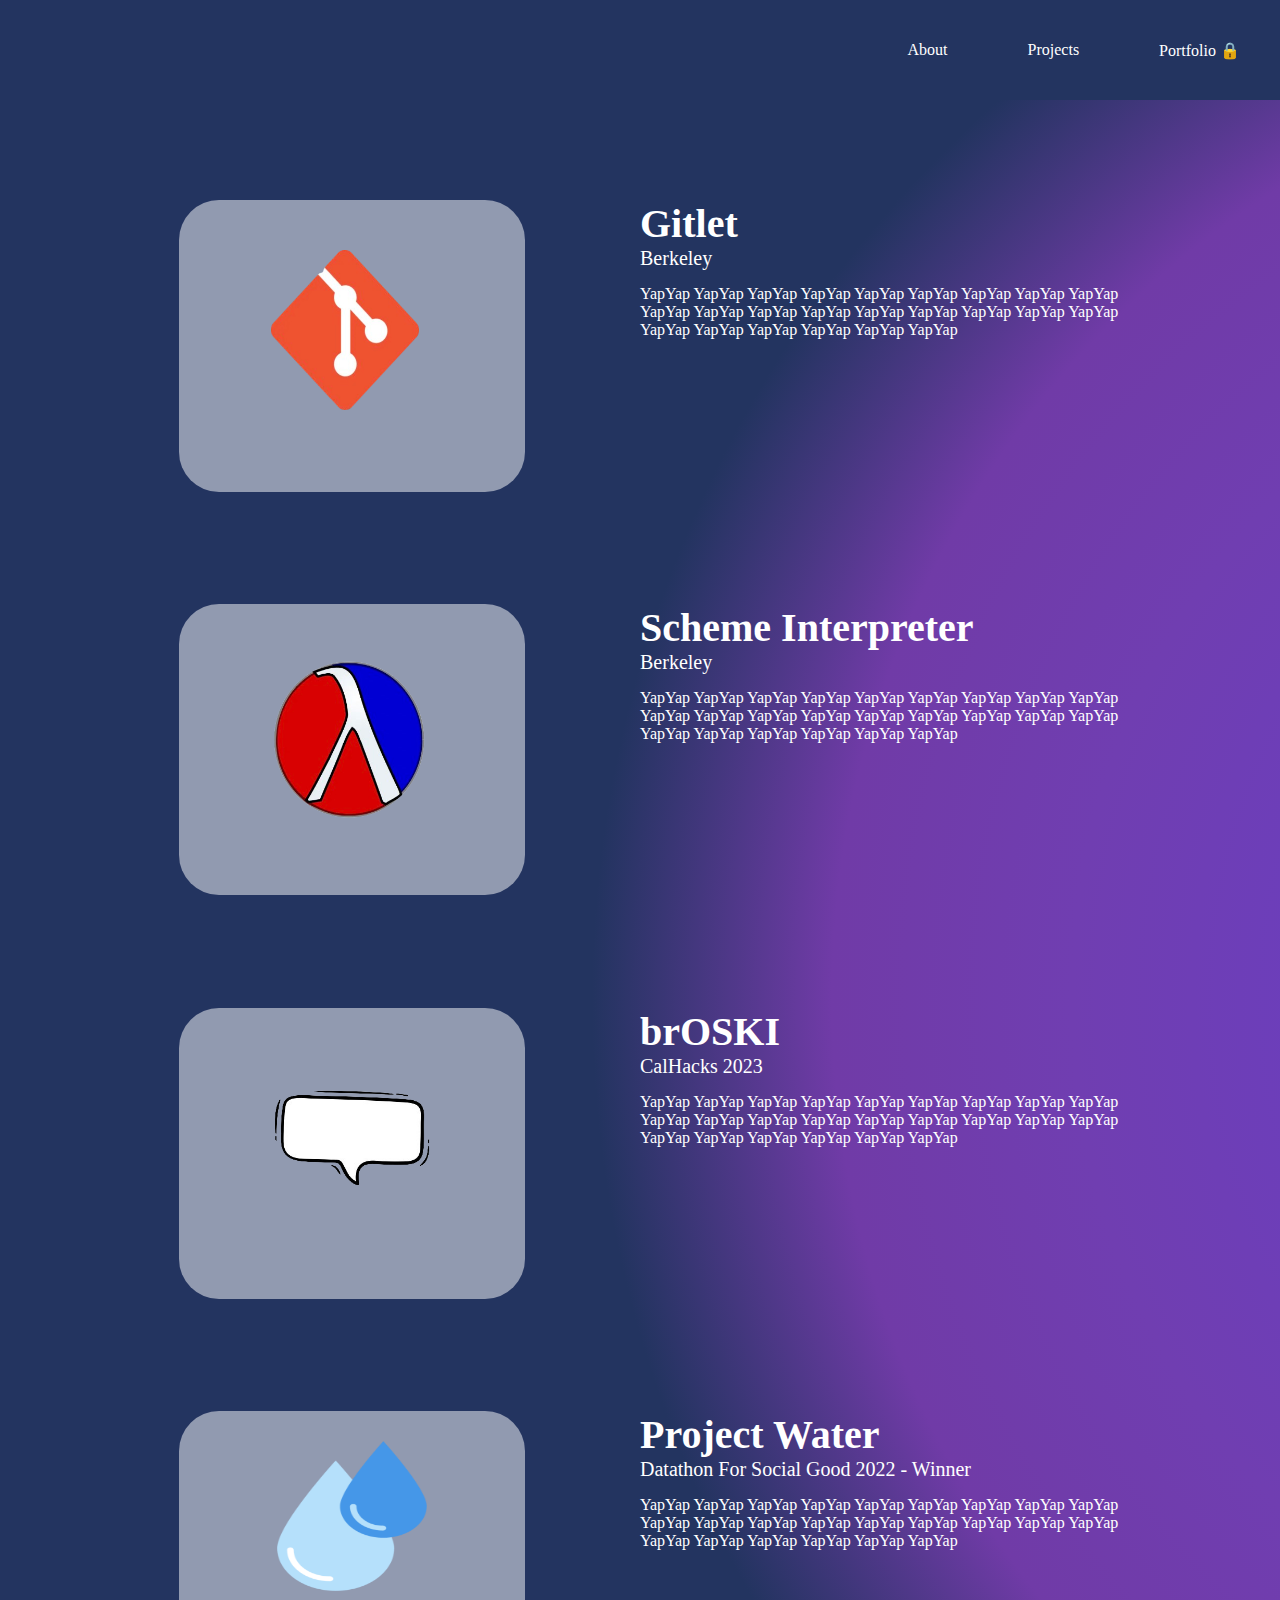
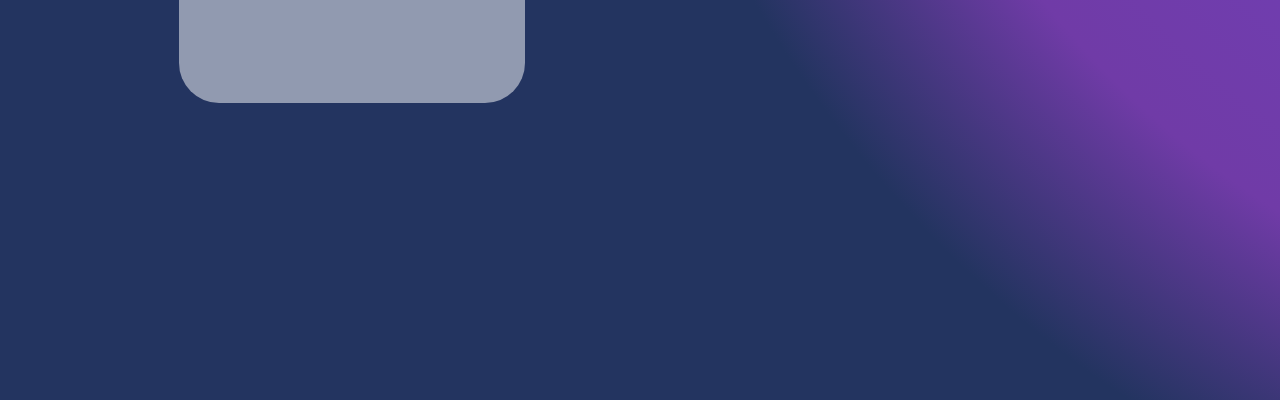
==== Pranav's Website/src/projects_page/projects.html @ 2465bacd "First commit" ====
<!DOCTYPE html>
<html lang="en">
<head>
    <meta charset="UTF-8">
    <meta name="viewport" content="width=device-width, initial-scale=1.0">
    <title>Document</title>
    <link rel="stylesheet" href="styles_2.css">
    <link href="https://fonts.cdnfonts.com/css/phetsarath" rel="stylesheet">

</head>

<body>
    <div class = "main"> 
        <div class="header">
            <div><a href = "../index.html">About</a></div>
            <div>Projects</div>
            <div><a href = "../ratings_page/ratings.html">Portfolio 🔒</a></div>
        </div>
        <div class = "stage">
        <div class = "container-projects">
            <div class = "project_image" id = "gitlet">
                <div class = "img_container">
                    <img src = "../../assets/Gitlit_logo.png" height ="200" width = "200">
                </div>
            </div>
            <div class = "description_container" id = "gitlet">
                <h2>Gitlet</h2>
                <h3>Berkeley</h3>
                <p>YapYap YapYap YapYap YapYap YapYap YapYap YapYap YapYap YapYap YapYap
                    YapYap YapYap YapYap YapYap YapYap YapYap YapYap YapYap
                     YapYap YapYap YapYap YapYap YapYap YapYap </p>
            </div>
            <div class = "project_image" id = "si">
                <div class = "img_container"><img src = "../../assets/Scheme_Interpreter.png" height ="200" width = "200"> </div>
            </div>
            <div class = "description_container" id = "si">
                <h2>Scheme Interpreter</h2>
                <h3>Berkeley</h3>
                <p>YapYap YapYap YapYap YapYap YapYap YapYap YapYap YapYap YapYap YapYap
                    YapYap YapYap YapYap YapYap YapYap YapYap YapYap YapYap
                     YapYap YapYap YapYap YapYap YapYap YapYap </p>
            </div>
            <div class = "project_image" id = "cb">
                <div class = "img_container"><img src = "../../assets/chat.png" height ="200" width = "200"> </div>
            </div>
            <div class = "description_container" id = "cb">

                <h2>brOSKI</h2>
                <h3>CalHacks 2023</h3>
                <p>YapYap YapYap YapYap YapYap YapYap YapYap YapYap YapYap YapYap YapYap
                    YapYap YapYap YapYap YapYap YapYap YapYap YapYap YapYap
                     YapYap YapYap YapYap YapYap YapYap YapYap </p>
                
            </div>
            <div class = "project_image" id = "water">
                <div class = "img_container">
                    <img src = "../../assets/water.png" height ="150" width = "150">
                </div>
            </div>
            <div class = "description_container" id = "water">
                <h2>Project Water</h2>
                <h3>Datathon For Social Good 2022 - Winner</h3>
                <p>YapYap YapYap YapYap YapYap YapYap YapYap YapYap YapYap YapYap YapYap
                    YapYap YapYap YapYap YapYap YapYap YapYap YapYap YapYap
                     YapYap YapYap YapYap YapYap YapYap YapYap </p>
               
            </div>
        </div>
        </div>


    </div>
    
</body>
</html>
---- Pranav's Website/src/projects_page/styles_2.css ----
body{
    margin:0px;
}





/* Header-content */
.header {
    display: flex;
    justify-content: flex-end;
    align-items: center;
    margin: 0;
    padding: 0;
    /* Set the height of the header to 100% of the viewport height */
    width: 100%;
    height:100px;
    position:fixed;
    background-color:#233460;
    color:white;
    font-family: "SF Pro Display Thin";
    font-weight: 10px;
  }

.header div{
    margin:40px;
}

a:hover{
    text-decoration: underline;

}

a{
    color:white;
    font-family: "SF Pro Display Thin";
    font-weight: 10px;
    text-decoration: none;

}

.stage{

    display: grid;
    justify-items:center;
    align-items: center;
    height:2000px;
    width:100%;
    background-color:#233460;
    background: radial-gradient(
        circle 1200px at 140% 50%,
        #5840d2, 
        #5f3ec9,
        #6c3ebb,
        #703eb1,
        #703ba7,
        #233460),
        #2e3e72;
}

.container-projects{
    height:80%;
    width: 90%;
    display: grid;
    grid-template-columns: 3fr 3fr;
    grid-template-rows: repeat(4, 4fr);
    grid-template-areas: 
    "gitlet_img gitliet_description"
    "si_img si_description"
    "cb_img cb_description"
    "water_img water_description";
    row-gap: 15px;
}

.project_image{
    display:grid;
    justify-items: center;
    
}

.img_container{
    height:75%;
    width:60%;
    backdrop-filter: blur(1rem); 
    background-color: rgba(255, 255, 255, 0.5); 
    border-radius: 40px;
    text-align: center;
}

.img_container img{
    margin-top: 30px;
}

.description_container{
    color:white;
    font-family: "SF Pro Display";
    width:500px;
}

.description_container h2{
    color:white;
    font-family: "SF Pro Display";
    font-size: 40px;
    margin:0px;
}

.description_container h3{
    color:white;
    font-family: 'SF Mono', SFMono-Regular, ui-monospace;
    font-weight: lighter;
    font-size: 20px;
    margin-top:0px;
    margin-bottom:15px;
}

.description_container p{
    color:white;
    font-family: "SF Pro Display Light";
    margin:0px;
}


























/*Assets*/



@font-face {
    font-family: "SF Pro Display Thin";
    font-style: normal;
    font-weight: 200;
    src: url("https://raw.githubusercontent.com/blaisck/sfwin/master/SFPro/TrueType/SFProDisplay-Thin.ttf");
  }
  @font-face {
    font-family: "SF Pro Display Light";
    font-style: normal;
    font-weight: 300;
    src: url("https://raw.githubusercontent.com/blaisck/sfwin/master/SFPro/TrueType/SFProDisplay-Light.ttf");
  }
  @font-face {
    font-family: "SF Pro Display Regular";
    font-style: normal;
    font-weight: 400;
    src: url("https://raw.githubusercontent.com/blaisck/sfwin/master/SFPro/TrueType/SFProDisplay-Regular.ttf");
  }
  @font-face {
    font-family: "SF Pro Display Medium";
    font-style: normal;
    font-weight: 500;
    src: url("https://raw.githubusercontent.com/blaisck/sfwin/master/SFPro/TrueType/SFProDisplay-Medium.ttf");
  }
  @font-face {
    font-family: "SF Pro Display SemiBold";
    font-style: normal;
    font-weight: 600;
    src: url("https://raw.githubusercontent.com/blaisck/sfwin/master/SFPro/TrueType/SFProDisplay-SemiBold.ttf");
  }
  @font-face {
    font-family: "SF Pro Display Bold";
    font-style: normal;
    font-weight: 700;
    src: url("https://raw.githubusercontent.com/blaisck/sfwin/master/SFPro/TrueType/SFProDisplay-Bold.ttf");
  }                                         
@font-face {
    font-family: 'Program OT Medium';
    src: url('../assets/fonts/fonnts.com-Program_OT_Medium.otf');
}

@font-face{
    font-family: 'Sonus Bold';
    src: url("../assets/fonts/sonus-bold.ttf")
}

@font-face{
    font-family: 'Interval Next Bold';
    src: url("../assets/fonts/Interval\ Next\ Wide\ W03\ Bold.ttf")
}

@font-face{
    font-family: 'Betm SemiBold';
    src: url("../assets/fonts/fonnts.com-BetmSemiBold.otf")
}
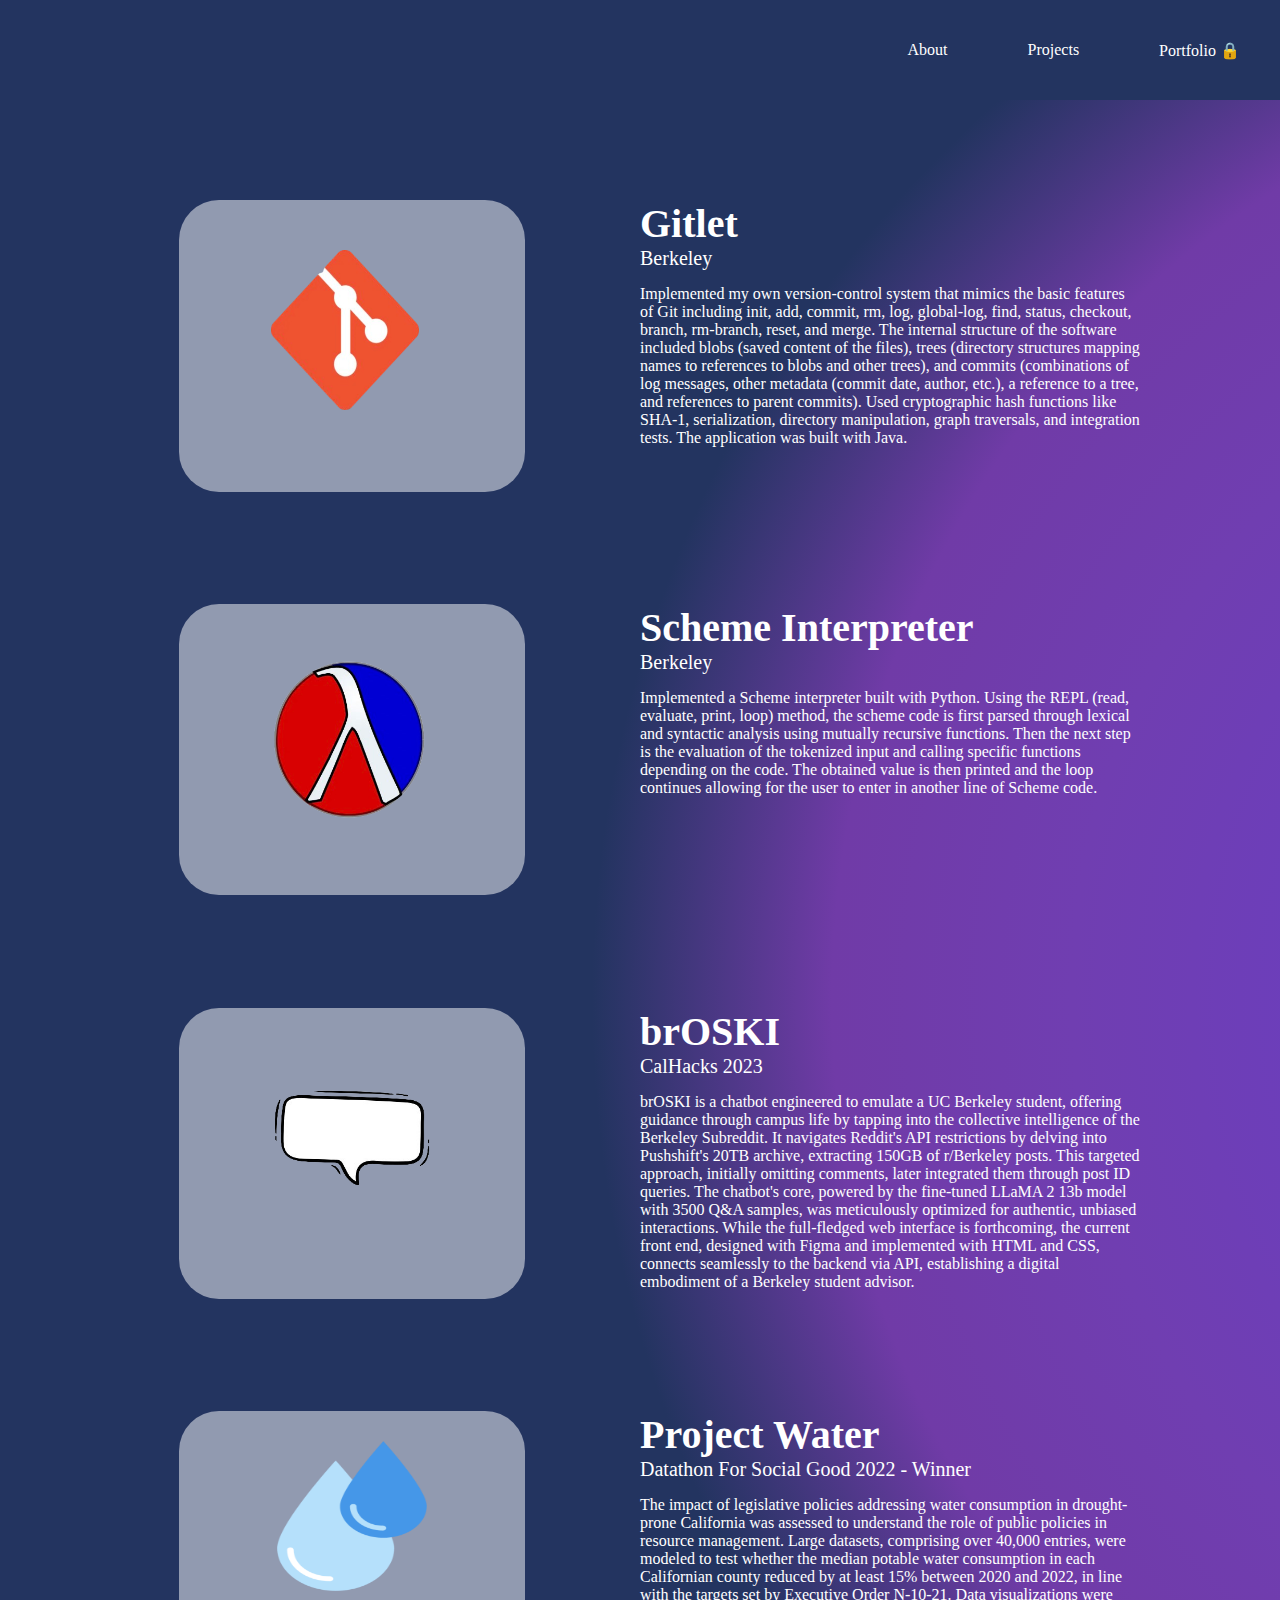
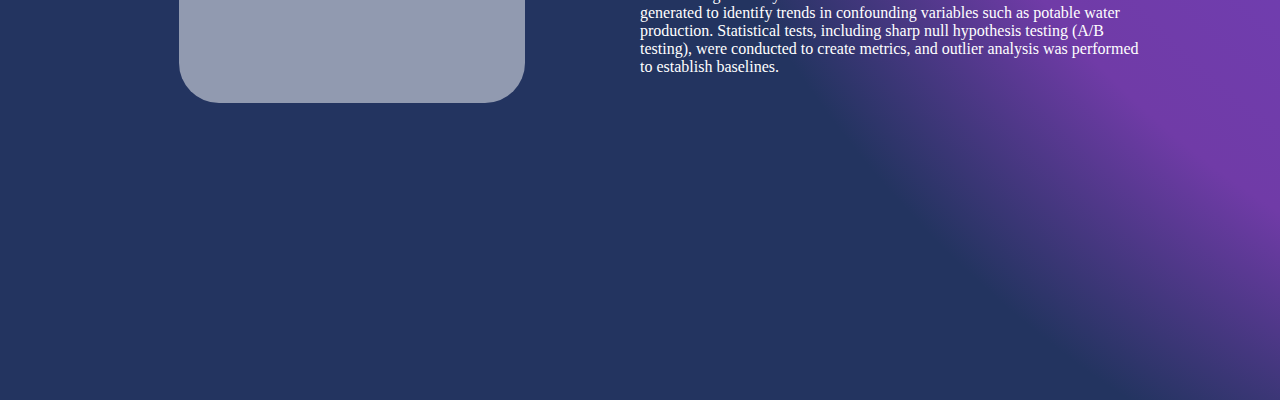
==== commit b2a9ecf6: "Add files via upload" ====
--- a/Pranav's Website/src/projects_page/projects.html
+++ b/Pranav's Website/src/projects_page/projects.html
@@ -26,9 +26,7 @@
             <div class = "description_container" id = "gitlet">
                 <h2>Gitlet</h2>
                 <h3>Berkeley</h3>
-                <p>YapYap YapYap YapYap YapYap YapYap YapYap YapYap YapYap YapYap YapYap
-                    YapYap YapYap YapYap YapYap YapYap YapYap YapYap YapYap
-                     YapYap YapYap YapYap YapYap YapYap YapYap </p>
+                <p>Implemented my own version-control system that mimics the basic features of Git including init, add, commit, rm, log, global-log, find, status, checkout, branch, rm-branch, reset, and merge. The internal structure of the software included blobs (saved content of the files), trees (directory structures mapping names to references to blobs and other trees), and commits (combinations of log messages, other metadata (commit date, author, etc.), a reference to a tree, and references to parent commits). Used cryptographic hash functions like SHA-1, serialization, directory manipulation, graph traversals, and integration tests. The application was built with Java.</p>
             </div>
             <div class = "project_image" id = "si">
                 <div class = "img_container"><img src = "../../assets/Scheme_Interpreter.png" height ="200" width = "200"> </div>
@@ -36,9 +34,7 @@
             <div class = "description_container" id = "si">
                 <h2>Scheme Interpreter</h2>
                 <h3>Berkeley</h3>
-                <p>YapYap YapYap YapYap YapYap YapYap YapYap YapYap YapYap YapYap YapYap
-                    YapYap YapYap YapYap YapYap YapYap YapYap YapYap YapYap
-                     YapYap YapYap YapYap YapYap YapYap YapYap </p>
+                <p>Implemented a Scheme interpreter built with Python. Using the REPL (read, evaluate, print, loop) method, the scheme code is first parsed through lexical and syntactic analysis using mutually recursive functions. Then the next step is the evaluation of the tokenized input and calling specific functions depending on the code. The obtained value is then printed and the loop continues allowing for the user to enter in another line of Scheme code.</p>
             </div>
             <div class = "project_image" id = "cb">
                 <div class = "img_container"><img src = "../../assets/chat.png" height ="200" width = "200"> </div>
@@ -47,9 +43,7 @@
 
                 <h2>brOSKI</h2>
                 <h3>CalHacks 2023</h3>
-                <p>YapYap YapYap YapYap YapYap YapYap YapYap YapYap YapYap YapYap YapYap
-                    YapYap YapYap YapYap YapYap YapYap YapYap YapYap YapYap
-                     YapYap YapYap YapYap YapYap YapYap YapYap </p>
+                <p>brOSKI is a chatbot engineered to emulate a UC Berkeley student, offering guidance through campus life by tapping into the collective intelligence of the Berkeley Subreddit. It navigates Reddit's API restrictions by delving into Pushshift's 20TB archive, extracting 150GB of r/Berkeley posts. This targeted approach, initially omitting comments, later integrated them through post ID queries. The chatbot's core, powered by the fine-tuned LLaMA 2 13b model with 3500 Q&A samples, was meticulously optimized for authentic, unbiased interactions. While the full-fledged web interface is forthcoming, the current front end, designed with Figma and implemented with HTML and CSS, connects seamlessly to the backend via API, establishing a digital embodiment of a Berkeley student advisor.</p>
                 
             </div>
             <div class = "project_image" id = "water">
@@ -60,9 +54,7 @@
             <div class = "description_container" id = "water">
                 <h2>Project Water</h2>
                 <h3>Datathon For Social Good 2022 - Winner</h3>
-                <p>YapYap YapYap YapYap YapYap YapYap YapYap YapYap YapYap YapYap YapYap
-                    YapYap YapYap YapYap YapYap YapYap YapYap YapYap YapYap
-                     YapYap YapYap YapYap YapYap YapYap YapYap </p>
+                <p>The impact of legislative policies addressing water consumption in drought-prone California was assessed to understand the role of public policies in resource management. Large datasets, comprising over 40,000 entries, were modeled to test whether the median potable water consumption in each Californian county reduced by at least 15% between 2020 and 2022, in line with the targets set by Executive Order N-10-21. Data visualizations were generated to identify trends in confounding variables such as potable water production. Statistical tests, including sharp null hypothesis testing (A/B testing), were conducted to create metrics, and outlier analysis was performed to establish baselines.</p>
                
             </div>
         </div>
